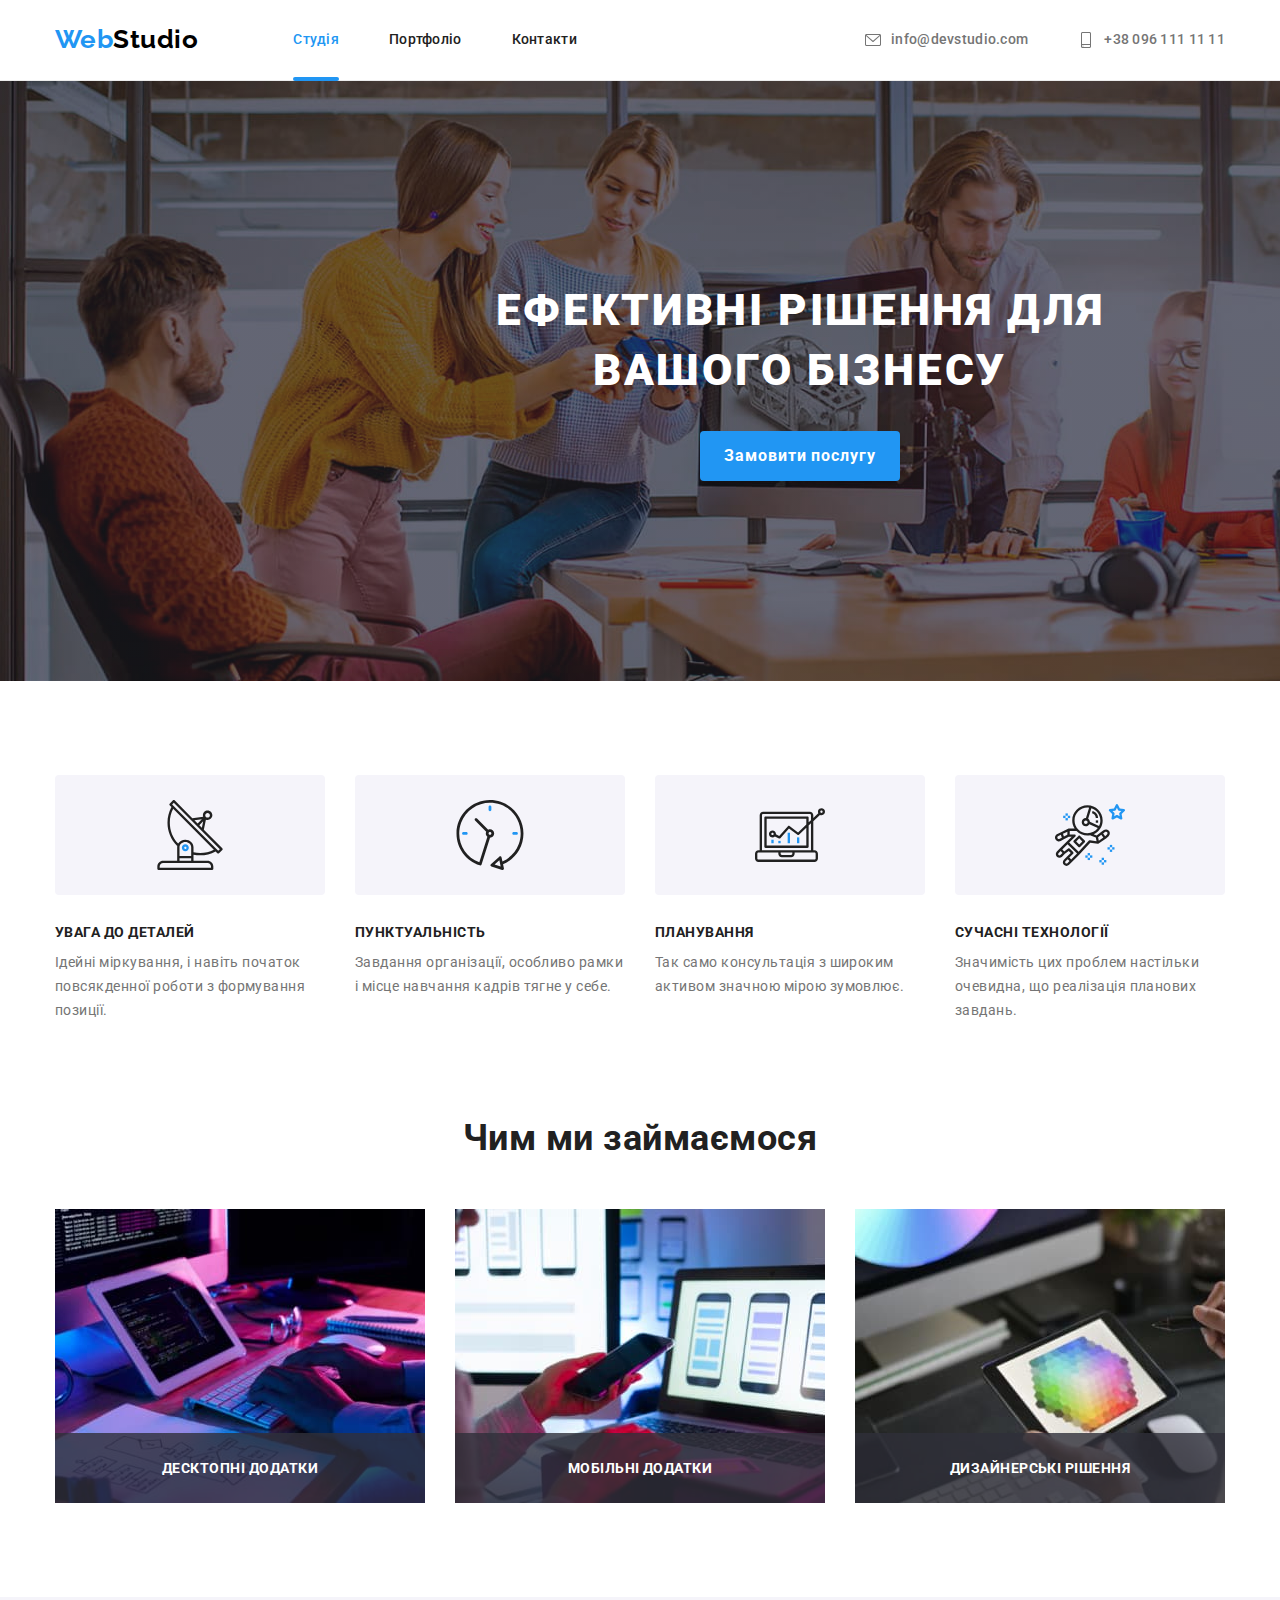
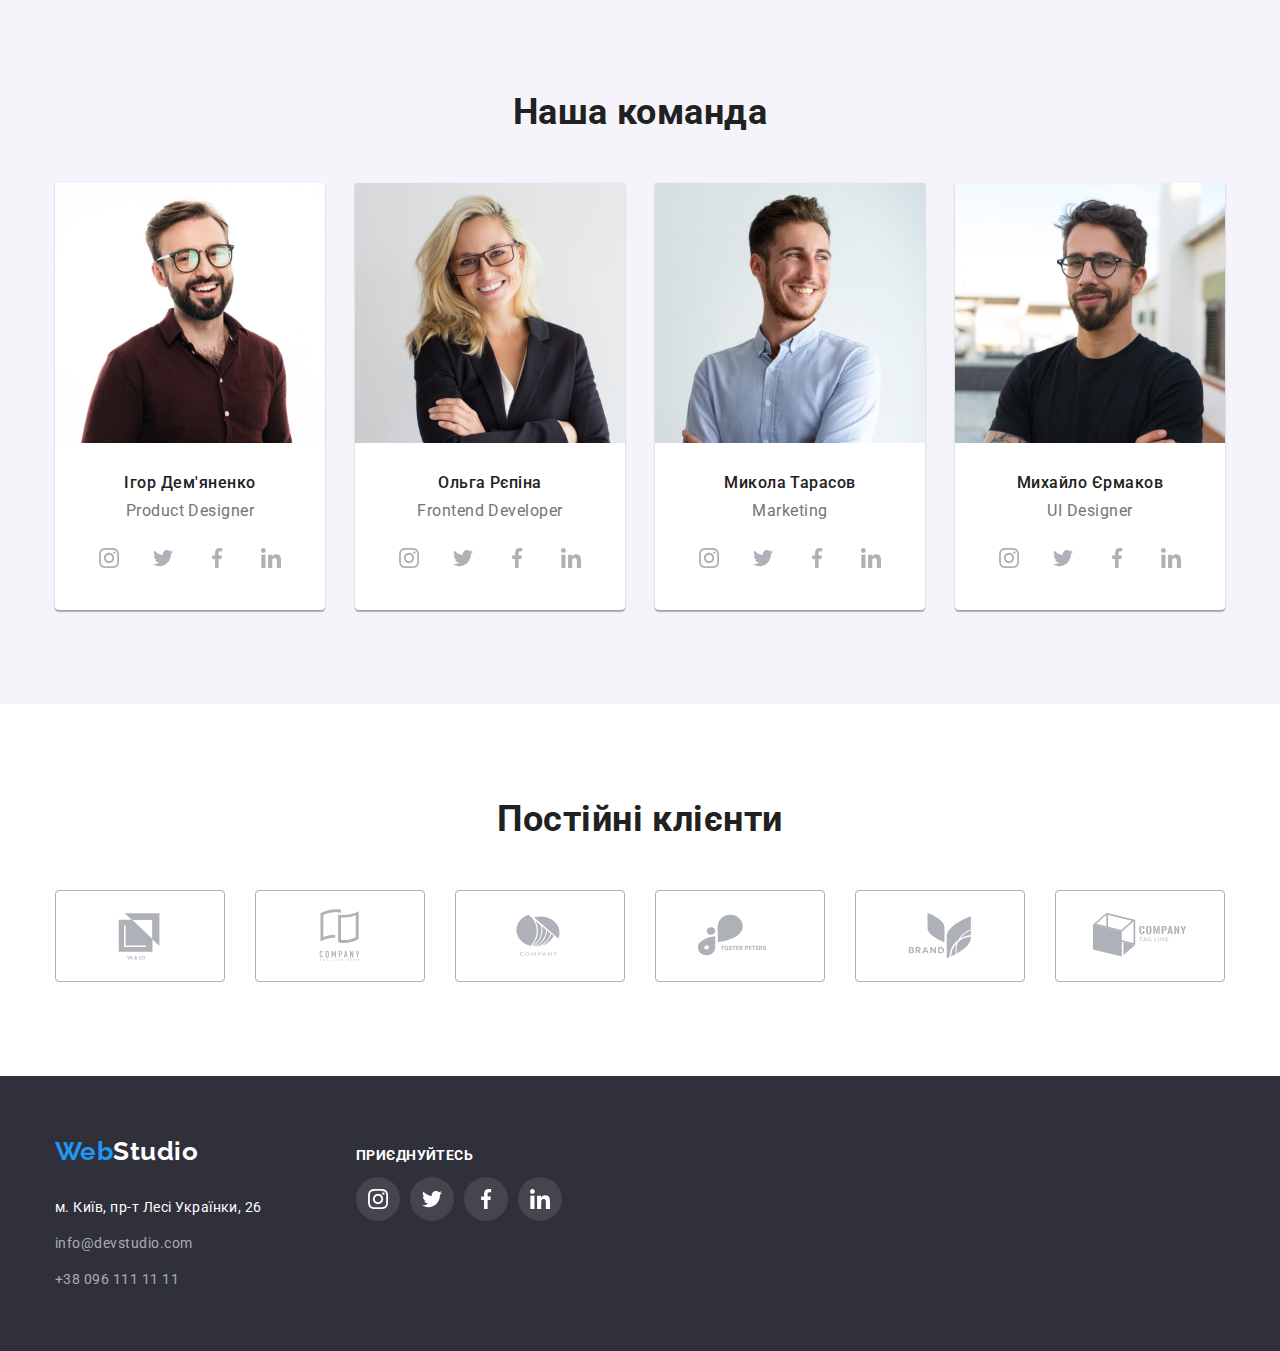
==== index.html @ bc3ecf91 "copy module5" ====
<!DOCTYPE html>
<html lang="uk">
  <head>
    <meta charset="UTF-8" />
    <meta http-equiv="X-UA-Compatible" content="IE=edge" />
    <meta name="viewport" content="width=device-width, initial-scale=1.0" />
    <title>Web studio</title>
    <link rel="preconnect" href="https://fonts.googleapis.com" />
    <link rel="preconnect" href="https://fonts.gstatic.com" crossorigin />
    <link
      href="https://fonts.googleapis.com/css2?family=Raleway:wght@700&family=Roboto:wght@400;500;700;900&display=swap"
      rel="stylesheet"
    />
    <link
      rel="stylesheet"
      href="https://cdnjs.cloudflare.com/ajax/libs/modern-normalize/1.0.0/modern-normalize.min.css"
    />
    <link rel="stylesheet" href="./css/styles.css" />
  </head>

  <body>
    <header class="page-header">
      <div class="container">
        <nav class="page-nav">
          <a href="./index.html" class="logo"
            >Web<span class="logo-black">Studio</span></a
          >
          <ul class="site-nav list">
            <li class="site-nav-item">
              <a href="./index.html" class="link current">Студія</a>
            </li>
            <li class="site-nav-item">
              <a href="./portfolio.html" class="link">Портфоліо</a>
            </li>
            <li class="site-nav-item"><a href="#" class="link">Контакти</a></li>
          </ul>
        </nav>

        <ul class="auth-nav list">
          <li class="auth-nav-item">
            <a href="meilto:info@devstudio.com" class="link">
              <svg class="auth-nav-icon" width="16" height="16">
                <use href="./images/sprite.svg#envelope"></use>
              </svg>
              info@devstudio.com</a
            >
          </li>
          <li class="auth-nav-item">
            <a href="tel:+380961111111" class="link">
              <svg class="auth-nav-icon" width="16" height="16">
                <use href="./images/sprite.svg#smartphone"></use>
              </svg>
              +38 096 111 11 11</a
            >
          </li>
        </ul>
      </div>
    </header>

    <main>
      <!-- Шапка сайту -->
      <section class="hero">
        <div class="container">
          <h1 class="hero-title">Ефективні рішення для вашого бізнесу</h1>
          <button type="button" class="hero-button" data-modal-open>
            Замовити послугу
          </button>
        </div>
      </section>

      <!-- Особливості -->
      <section class="features">
        <div class="container">
          <h2 class="visually-hidden">Особливості</h2>
          <ul class="features-list list">
            <li>
              <div class="thumb">
                <svg class="features-icon" width="70" height="70">
                  <use href="./images/sprite.svg#antenna"></use>
                </svg>
              </div>
              <h3 class="features-title">Увага до деталей</h3>
              <p class="features-text">
                Ідейні міркування, і навіть початок повсякденної роботи з
                формування позиції.
              </p>
            </li>
            <li>
              <div class="thumb">
                <svg class="features-icon" width="70" height="70">
                  <use href="./images/sprite.svg#clock"></use>
                </svg>
              </div>
              <h3 class="features-title">Пунктуальність</h3>
              <p class="features-text">
                Завдання організації, особливо рамки і місце навчання кадрів
                тягне у себе.
              </p>
            </li>
            <li>
              <div class="thumb">
                <svg class="features-icon" width="70" height="70">
                  <use href="./images/sprite.svg#diagram"></use>
                </svg>
              </div>
              <h3 class="features-title">Планування</h3>
              <p class="features-text">
                Так само консультація з широким активом значною мірою зумовлює.
              </p>
            </li>
            <li>
              <div class="thumb">
                <svg class="features-icon" width="70" height="70">
                  <use href="./images/sprite.svg#astronaut"></use>
                </svg>
              </div>
              <h3 class="features-title">Сучасні технології</h3>
              <p class="features-text">
                Значимість цих проблем настільки очевидна, що реалізація
                планових завдань.
              </p>
            </li>
          </ul>
        </div>
      </section>

      <!-- Чим ми займаємось -->
      <section class="box">
        <div class="container">
          <h2 class="box-title">Чим ми займаємося</h2>
          <ul class="list">
            <li class="box-list-item">
              <img
                src="./images/img1.jpg"
                alt="Руки розробника на клавіатурі"
                width="370"
                class="no-gap"
              />
              <div>
                <p>Десктопні додатки</p>
              </div>
            </li>
            <li class="box-list-item">
              <img
                src="./images/img2.jpg"
                alt="Жіноча рука тримає мобільний телефон"
                width="370"
                class="no-gap"
              />
              <div>
                <p>Мобільні додатки</p>
              </div>
              
            </li>
            <li class="box-list-item">
              <img
                src="./images/img3.jpg"
                alt="Дизайнер працює за комп'ютером"
                width="370"
                class="no-gap"
              />
              <div>
                <p>Дизайнерські рішення</p>
              </div>
              
            </li>
          </ul>
        </div>
      </section>

      <!-- ----------------------------------------------------->
      <!-- Наша команда -->
      <section class="team">
        <div class="container">
          <h2 class="team-title">Наша команда</h2>
          <ul class="list">
            <li class="team-card">
              <img
                src="./images/photo1.jpg"
                alt="Фотографія Ігор Дем'яненко"
                width="270"
                class="no-gap"
              />
              <div class="team-card-title">
                <h3 class="team-name">Ігор Дем'яненко</h3>
                <p class="team-text">Product Designer</p>
                <ul class="list">
                  <li>
                    <a class="socials-link" href="#"
                      ><svg class="socials-icon" width="20" height="20">
                        <use href="./images/sprite.svg#instagram"></use>
                      </svg>
                    </a>
                  </li>
                  <li>
                    <a class="socials-link" href="#"
                      ><svg class="socials-icon" width="20" height="20">
                        <use href="./images/sprite.svg#twitter"></use>
                      </svg>
                    </a>
                  </li>
                  <li>
                    <a class="socials-link" href="#"
                      ><svg class="socials-icon" width="20" height="20">
                        <use href="./images/sprite.svg#facebook"></use>
                      </svg>
                    </a>
                  </li>
                  <li>
                    <a class="socials-link" href="#"
                      ><svg class="socials-icon" width="20" height="20">
                        <use href="./images/sprite.svg#linkedin"></use>
                      </svg>
                    </a>
                  </li>
                </ul>
              </div>
            </li>
            <li class="team-card">
              <img
                src="./images/photo2.jpg"
                alt="Фотографія Ольга Рєпіна"
                width="270"
                class="no-gap"
              />
              <div class="team-card-title">
                <h3 class="team-name">Ольга Рєпіна</h3>
                <p class="team-text">Frontend Developer</p>
                <ul class="list">
                  <li>
                    <a class="socials-link" href="#"
                      ><svg class="socials-icon" width="20" height="20">
                        <use href="./images/sprite.svg#instagram"></use>
                      </svg>
                    </a>
                  </li>
                  <li>
                    <a class="socials-link" href="#"
                      ><svg class="socials-icon" width="20" height="20">
                        <use href="./images/sprite.svg#twitter"></use>
                      </svg>
                    </a>
                  </li>
                  <li>
                    <a class="socials-link" href="#"
                      ><svg class="socials-icon" width="20" height="20">
                        <use href="./images/sprite.svg#facebook"></use>
                      </svg>
                    </a>
                  </li>
                  <li>
                    <a class="socials-link" href="#"
                      ><svg class="socials-icon" width="20" height="20">
                        <use href="./images/sprite.svg#linkedin"></use>
                      </svg>
                    </a>
                  </li>
                </ul>
              </div>
            </li>
            <li class="team-card">
              <img
                src="./images/photo3.jpg"
                alt="Фотографія Микола Тарасов"
                width="270"
                class="no-gap"
              />
              <div class="team-card-title">
                <h3 class="team-name">Микола Тарасов</h3>
                <p class="team-text">Marketing</p>
                <ul class="list">
                  <li>
                    <a class="socials-link" href="#"
                      ><svg class="socials-icon" width="20" height="20">
                        <use href="./images/sprite.svg#instagram"></use>
                      </svg>
                    </a>
                  </li>
                  <li>
                    <a class="socials-link" href="#"
                      ><svg class="socials-icon" width="20" height="20">
                        <use href="./images/sprite.svg#twitter"></use>
                      </svg>
                    </a>
                  </li>
                  <li>
                    <a class="socials-link" href="#"
                      ><svg class="socials-icon" width="20" height="20">
                        <use href="./images/sprite.svg#facebook"></use>
                      </svg>
                    </a>
                  </li>
                  <li>
                    <a class="socials-link" href="#"
                      ><svg class="socials-icon" width="20" height="20">
                        <use href="./images/sprite.svg#linkedin"></use>
                      </svg>
                    </a>
                  </li>
                </ul>
              </div>
            </li>
            <li class="team-card">
              <img
                src="./images/photo4.jpg"
                alt="Фотографія Михайло Єрмаков"
                width="270"
                class="no-gap"
              />
              <div class="team-card-title">
                <h3 class="team-name">Михайло Єрмаков</h3>
                <p class="team-text">UI Designer</p>
                <ul class="list">
                  <li>
                    <a class="socials-link" href="#"
                      ><svg class="socials-icon" width="20" height="20">
                        <use href="./images/sprite.svg#instagram"></use>
                      </svg>
                    </a>
                  </li>
                  <li>
                    <a class="socials-link" href="#"
                      ><svg class="socials-icon" width="20" height="20">
                        <use href="./images/sprite.svg#twitter"></use>
                      </svg>
                    </a>
                  </li>
                  <li>
                    <a class="socials-link" href="#"
                      ><svg class="socials-icon" width="20" height="20">
                        <use href="./images/sprite.svg#facebook"></use>
                      </svg>
                    </a>
                  </li>
                  <li>
                    <a class="socials-link" href="#"
                      ><svg class="socials-icon" width="20" height="20">
                        <use href="./images/sprite.svg#linkedin"></use>
                      </svg>
                    </a>
                  </li>
                </ul>
              </div>
            </li>
          </ul>
        </div>
      </section>

      <!-- Постійні клієнти------------------------------------->
      <section class="clients">
        <div class="container">
          <h2 class="clients-title">Постійні клієнти</h2>
          <ul class="clients-list list">
            <li>
              <a href="#" class="clients-link">
                <svg class="clients-icon" width="106" height="60">
                  <use href="./images/sprite.svg#client1"></use>
                </svg>
              </a>
            </li>
            <li>
              <a href="#" class="clients-link">
                <svg class="clients-icon" width="106" height="60">
                  <use href="./images/sprite.svg#client2"></use>
                </svg>
              </a>
            </li>
            <li>
              <a href="#" class="clients-link">
                <svg class="clients-icon" width="106" height="60">
                  <use href="./images/sprite.svg#client3"></use>
                </svg>
              </a>
            </li>
            <li>
              <a href="#" class="clients-link">
                <svg class="clients-icon" width="106" height="60">
                  <use href="./images/sprite.svg#client4"></use>
                </svg>
              </a>
            </li>
            <li>
              <a href="#" class="clients-link">
                <svg class="clients-icon" width="106" height="60">
                  <use href="./images/sprite.svg#client5"></use>
                </svg>
              </a>
            </li>
            <li>
              <a href="#" class="clients-link">
                <svg class="clients-icon" width="106" height="60">
                  <use href="./images/sprite.svg#client6"></use>
                </svg>
              </a>
            </li>
          </ul>
        </div>
      </section>
    </main>

    <!-- Футер з адресою -->
    <footer class="footer">
      <div class="container">
        <div>
          <a href="./index.html" class="logo"
            >Web<span class="logo-white">Studio</span></a
          >
          <address>
            <ul class="list">
              <li>
                <a
                  href="https://goo.gl/maps/CPtrU1FHBa2aNyZL9"
                  target="_blank"
                  rel="noopener noreferrer nofollow"
                  class="adress-link"
                >
                  м. Київ, пр-т Лесі Українки, 26</a
                >
              </li>
              <li>
                <a href="mailto:info@devstudio.com" class="mail-link"
                  >info@devstudio.com</a
                >
              </li>
              <li>
                <a href="tel:+380961111111" class="tel-link"
                  >+38 096 111 11 11</a
                >
              </li>
            </ul>
          </address>
        </div>

        <div class="footer-socials">
          <p>приєднуйтесь</p>
          <ul class="list">
            <li>
              <a class="socials-link" href="#"
                ><svg class="socials-icon" width="20" height="20">
                  <use href="./images/sprite.svg#instagram"></use>
                </svg>
              </a>
            </li>
            <li>
              <a class="socials-link" href="#"
                ><svg class="socials-icon" width="20" height="20">
                  <use href="./images/sprite.svg#twitter"></use>
                </svg>
              </a>
            </li>
            <li>
              <a class="socials-link" href="#"
                ><svg class="socials-icon" width="20" height="20">
                  <use href="./images/sprite.svg#facebook"></use>
                </svg>
              </a>
            </li>
            <li>
              <a class="socials-link" href="#"
                ><svg class="socials-icon" width="20" height="20">
                  <use href="./images/sprite.svg#linkedin"></use>
                </svg>
              </a>
            </li>
          </ul>
        </div>
      </div>
    </footer>

    <!-- Модальне вікно -->
    <div class="backdrop is-hidden" data-modal>
      <div class="modal">
        <button type="button" class="modal-btn" data-modal-close>
          <svg width="18" height="18">
            <use href="./images/sprite.svg#close-black-icon"></use>
          </svg>
        </button>
      </div>
    </div>
    <script src="./js/modal.js"></script>
  </body>
</html>
---- css/styles.css ----
:root {
  --font-color: #757575;
  --title-font-color: #212121;
  --site-accent-color: #2196f3;
  --bg-active-button: #188ce8;
  --logo-color-white: #ffffff;
  --logo-color-black: #000000;
  --hero-title-color: #ffffff;
  --background-color: #ffffff;
  --hero-background-color: #2f303a;
  --team-background-color: #f5f4fa;
  --icon-fill-color: #afb1b8;
  --page-transition: 250ms cubic-bezier(0.4, 0, 0.2, 1);
}
body {
  font-family: 'Roboto', sans-serif;
  color: var(--font-color);
  letter-spacing: 0.03em;
  background-color: var(--background-color);
}
.list {
  margin: 0;
  padding-left: 0;
  list-style-type: none;
}
.visually-hidden {
  position: absolute;
  white-space: nowrap;
  width: 1px;
  height: 1px;
  overflow: hidden;
  border: 0;
  padding: 0;
  clip: rect(0 0 0 0);
  clip-path: inset(50%);
  margin: -1px;
}
.no-gap {
  display: block;
}
.container {
  width: 1200px;
  padding-left: 15px;
  padding-right: 15px;
  margin-left: auto;
  margin-right: auto;
}

/* header, nav, auth */
.page-header {
  border-bottom: 1px solid #ececec;
}
.page-header > .container {
  display: flex;
  justify-content: space-between;
  align-items: center;
}
.page-nav {
  display: flex;
  gap: 95px;
  align-items: center;
}
.logo {
  font-family: 'Raleway';
  font-weight: 700;
  font-size: 26px;
  line-height: 1.2;
  text-decoration: none;
  color: var(--site-accent-color);
}
.page-nav .logo {
  display: inline-block;
  padding-top: 24px;
  padding-bottom: 25px;
}
.logo-black {
  color: var(--logo-color-black);
}
.logo-white {
  color: var(--logo-color-white);
}
.link {
  font-weight: 500;
  font-size: 14px;
  line-height: 1.14;
  letter-spacing: 0.02em;
  text-decoration-line: none;
}
.page-header .link {
  display: inline-block;
  padding-top: 32px;
  padding-bottom: 32px;
}
.site-nav {
  display: flex;
  gap: 50px;
}
.auth-nav {
  display: flex;
  gap: 50px;
}
.site-nav .link {
  position: relative;
  color: var(--title-font-color);
  transition: color var(--page-transition);
}
.auth-nav .link {
  color: var(--font-color);
  display: flex;
  align-items: center;
  gap: 10px;
  transition: color var(--page-transition);
}
.site-nav .link:hover,
.site-nav .link:focus,
.site-nav .current,
.auth-nav .link:hover,
.auth-nav .link:focus {
  color: var(--site-accent-color);
}
.site-nav .current::after {
position: absolute;
content: '';
display:block;
width: 100%;
height: 4px;
background: var(--site-accent-color);
border-radius: 2px;
bottom: -1px;
}

.auth-nav-icon {
  fill: currentColor;
}
.auth-nav-icon:hover {
  fill: var(--site-accent-color);
}
/* hero */
.hero {
  background-color: var(--hero-background-color);
  padding-top: 200px;
  padding-bottom: 200px;
  width: 1600px;
  margin-left: auto;
  margin-right: auto;
  background-image: -webkit-linear-gradient(
      rgba(47, 48, 58, 0.4),
      rgba(47, 48, 58, 0.4)
    ),
    url(../images/hero-bg.jpg);
  background-repeat: no-repeat;
  background-position: center;
}
.hero > .container {
  text-align: center;
}
.hero-title {
  width: 696px;
  font-weight: 900;
  font-size: 44px;
  line-height: 1.36;
  letter-spacing: 0.06em;
  text-transform: uppercase;
  color: var(--hero-title-color);
  margin-right: auto;
  margin-left: auto;
  margin-top: 0;
  margin-bottom: 30px;
}
.hero-button {
  font-family: inherit;
  padding: 10px 24px;
  background-color: var(--site-accent-color);
  box-shadow: 0px 4px 4px rgba(0, 0, 0, 0.15);
  border-radius: 4px;
  font-weight: 700;
  font-size: 16px;
  line-height: 1.88;
  letter-spacing: 0.06em;
  text-align: center;
  color: var(--hero-title-color);
  cursor: pointer;
  border: none;
  transition: background-color var(--page-transition);
}
.hero-button:hover,
.hero-button:focus {
  background-color: var(--bg-active-button);
}

/* features */
.features {
  padding-top: 94px;
}
.features-list {
  display: flex;
  gap: 30px;
}
.features-list > li {
  flex-basis: calc((100% - 3 * 30px) / 4);
}
.features-title {
  font-size: 14px;
  line-height: 1.14;
  text-transform: uppercase;
  color: var(--title-font-color);
  margin-top: 0;
  margin-bottom: 10px;
}
.features-text {
  font-size: 14px;
  line-height: 1.71;
  margin: 0;
}
.features .thumb {
  width: 270px;
  height: 120px;
  background: var(--team-background-color);
  border-radius: 4px;
  margin-bottom: 30px;
  display: flex;
  justify-content: center;
  align-items: center;
}

/* Box */
.box {
  padding-top: 94px;
  padding-bottom: 94px;
}
.box .list {
  display: flex;
  gap: 30px;
}
.box-list-item {
  position: relative;
  flex-basis: calc((100% - 3 * 30px) / 4);
}
.box-list-item > div {
  position: absolute;
  bottom: 0;
  width: 100%;
  
  background: rgba(47, 48, 58, 0.8);
  padding-top: 27px;
  padding-bottom: 27px;
  
}
.box-list-item p {
font-weight: 700;
font-size: 14px;
line-height: calc(16/14);
text-transform: uppercase;
color: var(--hero-title-color);
margin-top: 0;
margin-bottom: 0;
text-align: center;
}
/* team */
.team {
  background-color: var(--team-background-color);
  padding: 94px 0px;
}
.box-title,
.team-title {
  font-size: 36px;
  line-height: 1.17;
  text-align: center;
  color: var(--title-font-color);
  margin-top: 0;
  margin-bottom: 50px;
}
.team > .container > .list {
  display: flex;
  gap: 30px;
}
.team-card {
  box-shadow: 0px 1px 3px rgba(0, 0, 0, 0.12), 0px 1px 1px rgba(0, 0, 0, 0.14),
    0px 2px 1px rgba(0, 0, 0, 0.2);
  border-bottom-left-radius: 4px;
  border-bottom-right-radius: 4px;
  background: var(--background-color);
  flex-basis: calc((100% - 3 * 30px) / 4);
}
.team-card-title {
  padding-top: 30px;
  padding-bottom: 30px;
}
.team-name {
  font-weight: 500;
  font-size: 16px;
  line-height: 1.2;
  text-align: center;
  color: var(--title-font-color);
  margin-top: 0;
  margin-bottom: 10px;
}
.team-text {
  text-align: center;
  margin-top: 0;
  margin-bottom: 16px;
}
.team-card-title .list {
  display: flex;
  gap: 10px;
  justify-content: center;
}
.socials-link {
  display: flex;
  justify-content: center;
  align-items: center;
  width: 44px;
  height: 44px;
  border-radius: 50%;
  transition: background-color var(--page-transition);
}
.socials-link:hover,
.socials-link:focus {
  background-color: var(--site-accent-color);
}
.team .socials-icon {
  fill: var(--icon-fill-color);
  transition: fill var(--page-transition);
}
.socials-link:hover .socials-icon,
.socials-link:focus .socials-icon {
  fill: var(--logo-color-white);
}
/* clients */
.clients {
  padding-top: 94px;
  padding-bottom: 94px;
}
.clients-title {
  margin-top: 0;
  margin-bottom: 50px;
  font-weight: 700;
  font-size: 36px;
  line-height: calc(42 / 36);
  text-align: center;
  color: var(--title-font-color);
}
.clients-list {
  display: flex;
  gap: 30px;
}
.clients-link {
  width: 170px;
  height: 92px;
  border: 1px solid var(--icon-fill-color);
  border-radius: 4px;
  display: flex;
  justify-content: center;
  align-items: center;
  transition: border-color var(--page-transition);
}
.clients-icon {
  fill: var(--icon-fill-color);
  transition: fill var(--page-transition);
}
.clients-link:hover .clients-icon,
.clients-link:focus .clients-icon {
  fill: var(--site-accent-color);
}
.clients-link:hover,
.clients-link:focus {
  border-color: var(--site-accent-color);
}
/* portfolio */
.page-portfolio {
  padding-top: 94px;
  padding-bottom: 94px;
}
.page-filter {
  display: flex;
  justify-content: center;
  gap: 8px;
}
.filters-button {
  font-family: inherit;
  font-size: 16px;
  line-height: 1.62;
  text-align: center;
  color: var(--title-font-color);
  background-color: var(--team-background-color);
  cursor: pointer;
  border-radius: 4px;
  padding: 6px 25px;
  border: none;
  transition: color var(--page-transition),
    background-color var(--page-transition), box-shadow var(--page-transition);
}
.filters-button:hover,
.filters-button:focus {
  color: var(--hero-title-color);
  background-color: var(--site-accent-color);
  box-shadow: 0px 3px 1px rgba(0, 0, 0, 0.1), 0px 1px 2px rgba(0, 0, 0, 0.08),
    0px 2px 2px rgba(0, 0, 0, 0.12);
}

/* works */
.page-works {
  margin-top: 50px;
  display: flex;
  gap: 30px;
  flex-wrap: wrap;
}
.works-item {
  flex-basis: calc((100% - 2 * 30px) / 3);
}
.works-link {
  position: relative;
  display: block;
  text-decoration-line: none;
  transition: box-shadow var(--page-transition);
  
}
.works-link:hover,
.works-link:focus {
  box-shadow: 0px 1px 1px rgba(0, 0, 0, 0.12), 0px 4px 4px rgba(0, 0, 0, 0.06),
    1px 4px 6px rgba(0, 0, 0, 0.16);

}
.works-wrap {
position: absolute;
top: 0;
left: 0;
width: 100%;
height: 294px;
overflow: hidden;
}

.works-overlay {
position: absolute;
top: 0;
left: 0;
width: 100%;
height: 100%;
display: flex;
padding-left: 24px;
padding-right: 24px;
align-items: center;
transform: translateY(101%);
background-color: rgba(33, 150, 243, 0.9);
transition: transform var(--page-transition);
}

.overlay-text {
font-weight: 400;
font-size: 18px;
line-height: calc(28/18);
color: var(--hero-title-color);
margin-top: 0;
margin-bottom: 0;
}

.works-link:hover .works-overlay,
.works-link:focus .works-overlay {
  transform: translateY(0);
}
.works-desc-box {
  padding: 20px 24px;
  border-right: 1px solid #eeeeee;
  border-left: 1px solid #eeeeee;
  border-bottom: 1px solid #eeeeee;
}
.works-title {
  font-weight: 700;
  font-size: 18px;
  line-height: 2;
  letter-spacing: 0.06em;
  color: var(--title-font-color);
  margin-top: 0;
  margin-bottom: 4px;
}
.works-text {
  color: var(--font-color);
  font-weight: 400;
  font-size: 16px;
  line-height: 1.88;
  margin: 0;
}
/* footer */
.footer {
  background-color: var(--hero-background-color);
  padding-top: 60px;
  padding-bottom: 60px;
}
.footer .container {
  display: flex;
  align-items: baseline;
  gap: 70px;
}
.footer address {
  margin-top: 28px;
  width: 231px;
}
.footer address li {
  margin-bottom: 12px;
}
.footer address li:last-child {
  margin-bottom: 0;
}
.adress-link {
  color: var(--hero-title-color);
}

.mail-link,
.tel-link {
  color: rgb(255, 255, 255, 0.6);
}

.adress-link,
.mail-link,
.tel-link {
  font-style: normal;
  font-size: 14px;
  line-height: 1.71;
  text-decoration-line: none;
}
.footer-socials p {
  font-weight: 700;
  font-size: 14px;
  line-height: calc(16 / 14);
  letter-spacing: 0.03em;
  text-transform: uppercase;
  color: var(--hero-title-color);
  margin-top: 0;
}
.footer-socials ul {
  display: flex;
  gap: 10px;
}
.footer-socials .socials-link {
  background-color: rgba(255, 255, 255, 0.1);
}
.footer-socials .socials-icon {
  fill: var(--hero-title-color);
}
.footer-socials .socials-link:hover,
.footer-socials .socials-link:focus {
  background-color: var(--site-accent-color);
}

/* Modal window*/
.backdrop {
  position: fixed;
  top: 0;
  left: 0;
  width: 100vw;
  height: 100vh;
  background-color: rgba(0, 0, 0, 0.2);
  transform: scale(1);
  transition: opacity var(--page-transition), visibility var(--page-transition);
}
.modal {
  position: absolute;
  left: 50%;
  top: 50%;
  transform: translate(-50%, -50%) scale(1);
  width: 528px;
  height: 581px;
  background-color: var(--background-color);
  box-shadow: 0px 1px 3px rgba(0, 0, 0, 0.12), 0px 1px 1px rgba(0, 0, 0, 0.14),
    0px 2px 1px rgba(0, 0, 0, 0.2);
  border-radius: 4px;
  transition: transform var(--page-transition);
}

.is-hidden {
  opacity: 0;
  visibility: hidden;
  pointer-events: none;
}
.is-hidden .modal {
  transform: translate(-50%, -50%) scale(0);
}
.modal-btn {
  position: absolute;
  right: 8px;
  top: 8px;
  display: flex;
  justify-content: center;
  align-items: center;
  width: 30px;
  height: 30px;
  border: 1px solid rgba(0, 0, 0, 0.1);
  border-radius: 50%;
  background-color: var(--background-color);
  cursor: pointer;
}
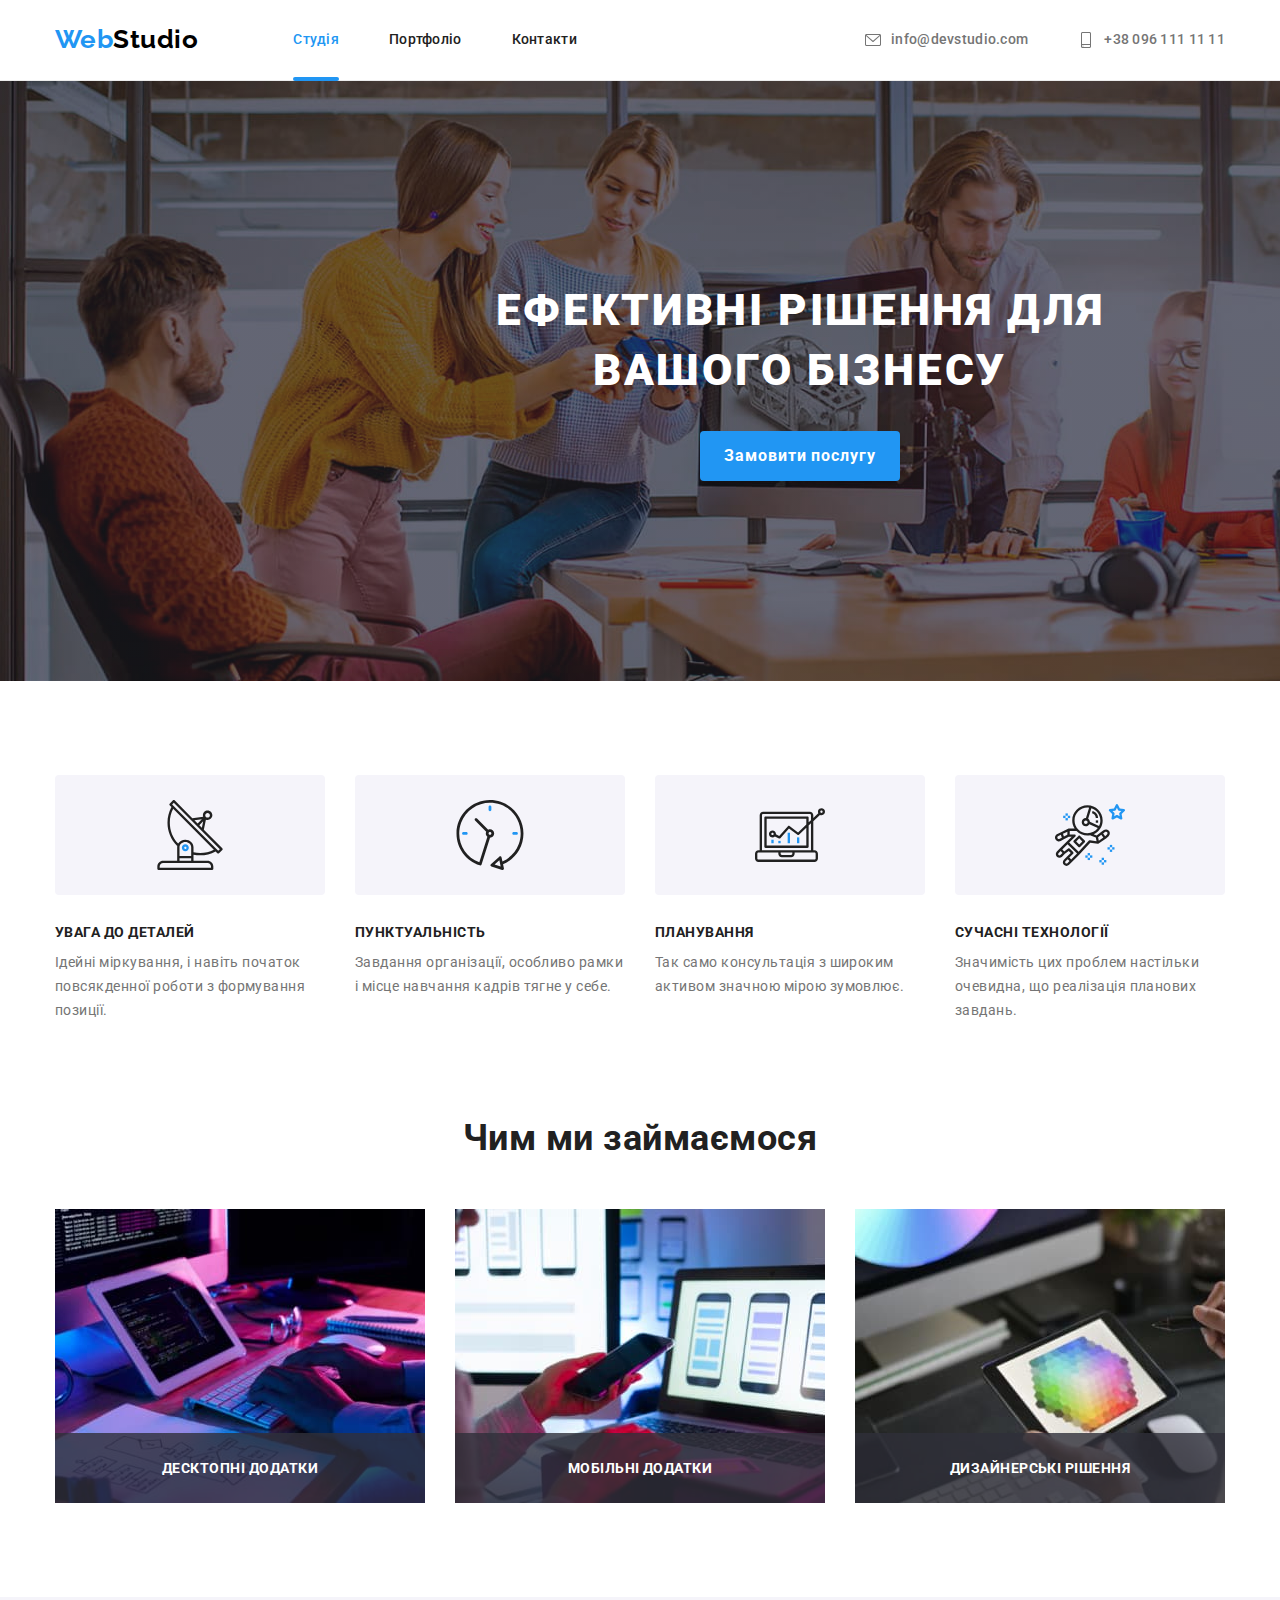
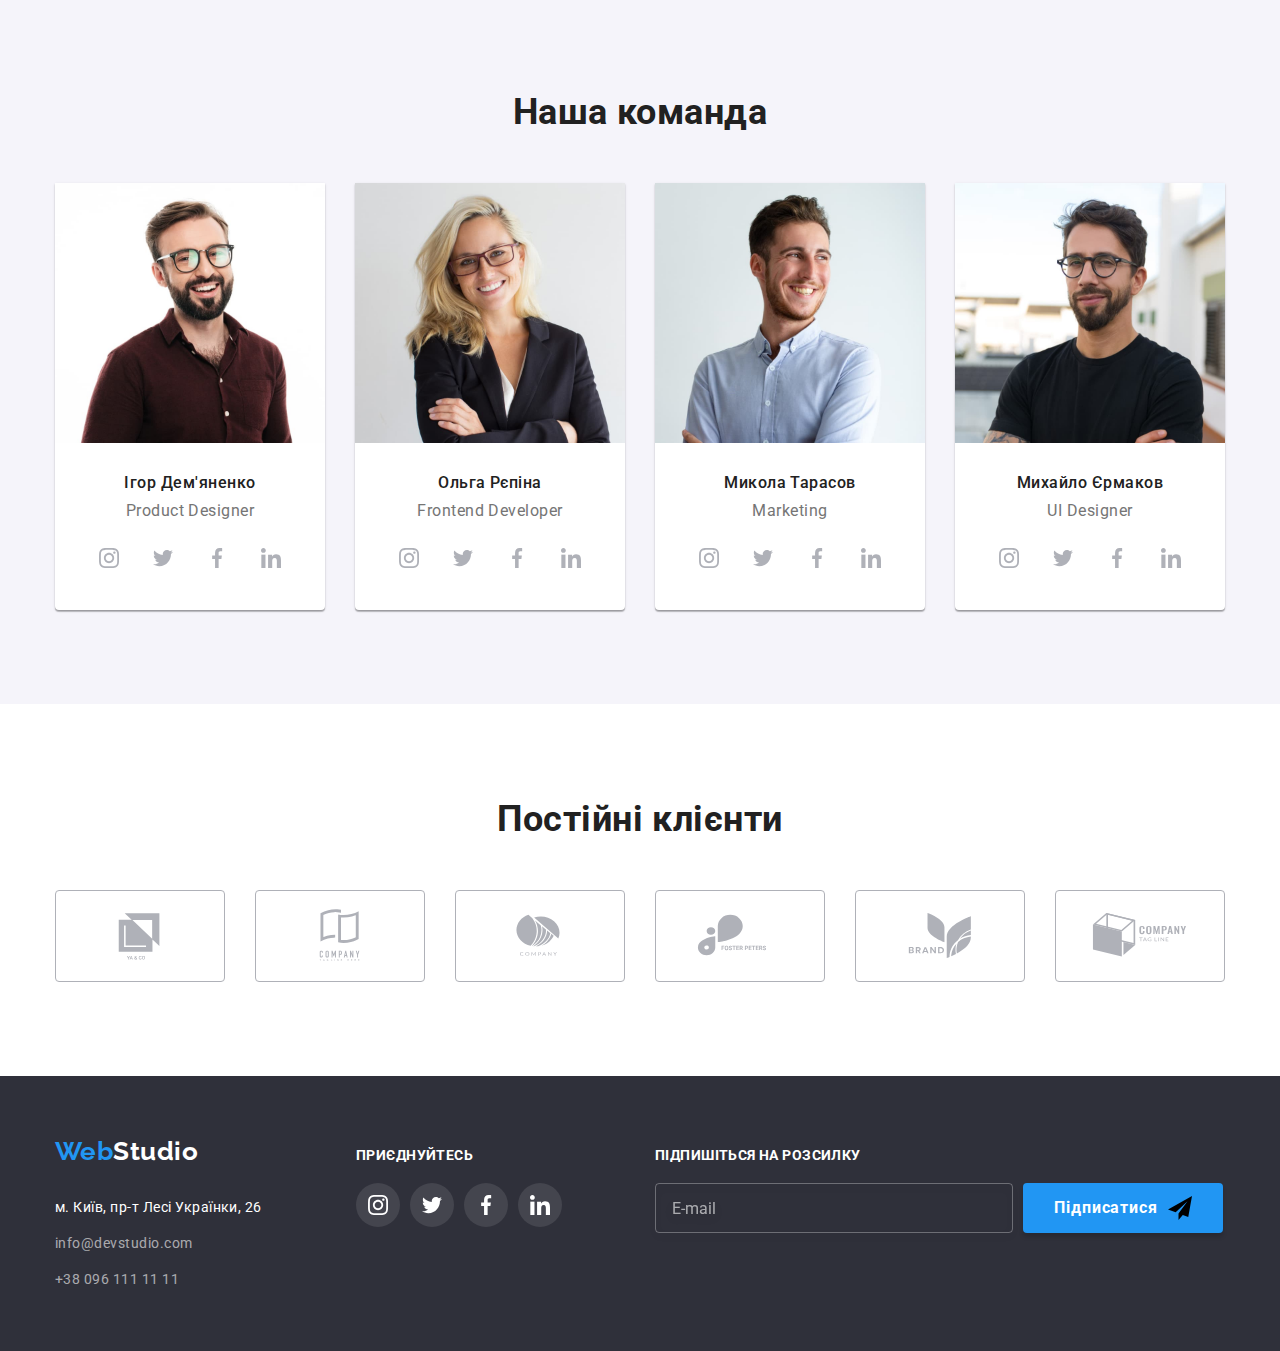
==== commit 55038478: "form subscribe" ====
--- a/index.html
+++ b/index.html
@@ -150,7 +150,6 @@
               <div>
                 <p>Мобільні додатки</p>
               </div>
-              
             </li>
             <li class="box-list-item">
               <img
@@ -162,7 +161,6 @@
               <div>
                 <p>Дизайнерські рішення</p>
               </div>
-              
             </li>
           </ul>
         </div>
@@ -464,15 +462,37 @@
             </li>
           </ul>
         </div>
+
+        <form action="javascript:void(0);" class="footer-subscribe-form">
+          <label for="email" class="subscribe-label"
+            >Підпишіться на розсилку</label
+          >
+          <div>
+            <input
+              type="email"
+              name="email"
+              id="email"
+              placeholder="E-mail"
+              class="subscribe-input"
+              required
+            />
+            <button type="submit" class="subscribe-btn">
+              Підписатися
+              <svg class="subscribe-btn-icon" width="24" height="24">
+                <use href="./images/sprite.svg#icon-send"></use>
+              </svg>
+            </button>
+          </div>
+        </form>
       </div>
     </footer>
 
     <!-- Модальне вікно -->
     <div class="backdrop is-hidden" data-modal>
       <div class="modal">
-        <button type="button" class="modal-btn" data-modal-close>
-          <svg width="18" height="18">
-            <use href="./images/sprite.svg#close-black-icon"></use>
+        <button type="button" class="modal-close-btn" data-modal-close>
+          <svg width="18" height="18" class="close-svg">
+            <use href="./images/sprite.svg#icon-close"></use>
           </svg>
         </button>
       </div>
--- a/css/styles.css
+++ b/css/styles.css
@@ -10,7 +10,7 @@
   --hero-background-color: #2f303a;
   --team-background-color: #f5f4fa;
   --icon-fill-color: #afb1b8;
-  --page-transition: 250ms cubic-bezier(0.4, 0, 0.2, 1);
+  --page-transition: 1250ms cubic-bezier(0.4, 0, 0.2, 1);
 }
 body {
   font-family: 'Roboto', sans-serif;
@@ -119,22 +119,24 @@
   color: var(--site-accent-color);
 }
 .site-nav .current::after {
-position: absolute;
-content: '';
-display:block;
-width: 100%;
-height: 4px;
-background: var(--site-accent-color);
-border-radius: 2px;
-bottom: -1px;
+  position: absolute;
+  content: '';
+  display: block;
+  width: 100%;
+  height: 4px;
+  background: var(--site-accent-color);
+  border-radius: 2px;
+  bottom: -1px;
 }
 
 .auth-nav-icon {
   fill: currentColor;
 }
-.auth-nav-icon:hover {
+
+/* .auth-nav-icon:hover {
   fill: var(--site-accent-color);
-}
+} */
+
 /* hero */
 .hero {
   background-color: var(--hero-background-color);
@@ -240,21 +242,20 @@
   position: absolute;
   bottom: 0;
   width: 100%;
-  
+
   background: rgba(47, 48, 58, 0.8);
   padding-top: 27px;
   padding-bottom: 27px;
-  
 }
 .box-list-item p {
-font-weight: 700;
-font-size: 14px;
-line-height: calc(16/14);
-text-transform: uppercase;
-color: var(--hero-title-color);
-margin-top: 0;
-margin-bottom: 0;
-text-align: center;
+  font-weight: 700;
+  font-size: 14px;
+  line-height: calc(16 / 14);
+  text-transform: uppercase;
+  color: var(--hero-title-color);
+  margin-top: 0;
+  margin-bottom: 0;
+  text-align: center;
 }
 /* team */
 .team {
@@ -413,45 +414,43 @@
   display: block;
   text-decoration-line: none;
   transition: box-shadow var(--page-transition);
-  
 }
 .works-link:hover,
 .works-link:focus {
   box-shadow: 0px 1px 1px rgba(0, 0, 0, 0.12), 0px 4px 4px rgba(0, 0, 0, 0.06),
     1px 4px 6px rgba(0, 0, 0, 0.16);
-
 }
 .works-wrap {
-position: absolute;
-top: 0;
-left: 0;
-width: 100%;
-height: 294px;
-overflow: hidden;
+  position: absolute;
+  top: 0;
+  left: 0;
+  width: 100%;
+  height: 294px;
+  overflow: hidden;
 }
 
 .works-overlay {
-position: absolute;
-top: 0;
-left: 0;
-width: 100%;
-height: 100%;
-display: flex;
-padding-left: 24px;
-padding-right: 24px;
-align-items: center;
-transform: translateY(101%);
-background-color: rgba(33, 150, 243, 0.9);
-transition: transform var(--page-transition);
+  position: absolute;
+  top: 0;
+  left: 0;
+  width: 100%;
+  height: 100%;
+  display: flex;
+  padding-left: 24px;
+  padding-right: 24px;
+  align-items: center;
+  transform: translateY(101%);
+  background-color: rgba(33, 150, 243, 0.9);
+  transition: transform var(--page-transition);
 }
 
 .overlay-text {
-font-weight: 400;
-font-size: 18px;
-line-height: calc(28/18);
-color: var(--hero-title-color);
-margin-top: 0;
-margin-bottom: 0;
+  font-weight: 400;
+  font-size: 18px;
+  line-height: calc(28 / 18);
+  color: var(--hero-title-color);
+  margin-top: 0;
+  margin-bottom: 0;
 }
 
 .works-link:hover .works-overlay,
@@ -489,7 +488,7 @@
 .footer .container {
   display: flex;
   align-items: baseline;
-  gap: 70px;
+  /* gap: 70px; */
 }
 .footer address {
   margin-top: 28px;
@@ -518,6 +517,9 @@
   line-height: 1.71;
   text-decoration-line: none;
 }
+.footer-socials {
+  margin-left: 70px;
+}
 .footer-socials p {
   font-weight: 700;
   font-size: 14px;
@@ -526,6 +528,7 @@
   text-transform: uppercase;
   color: var(--hero-title-color);
   margin-top: 0;
+  margin-bottom: 20px;
 }
 .footer-socials ul {
   display: flex;
@@ -541,6 +544,82 @@
 .footer-socials .socials-link:focus {
   background-color: var(--site-accent-color);
 }
+
+/* ----------------------------Форма для підписки */
+.footer-subscribe-form {
+margin-left: 93px;
+}
+
+.subscribe-label {
+  display: block;
+  margin-bottom: 20px;
+  font-weight: 700;
+  font-size: 14px;
+  line-height: calc(16 / 14);
+  letter-spacing: 0.03em;
+  text-transform: uppercase;
+
+  color: var(--hero-title-color);
+}
+.footer-subscribe-form > div {
+  display: flex;
+}
+
+.subscribe-input {
+width: 358px;
+height: 50px;
+margin-right: 10px;
+padding-left: 16px;
+border: 1px solid rgba(255, 255, 255, 0.3);
+filter: drop-shadow(0px 4px 4px rgba(0, 0, 0, 0.15));
+border-radius: 4px;
+background-color: transparent;
+font-weight: 400;
+font-size: 16px;
+line-height: calc(20/16);
+color: var(--hero-title-color);
+outline: none;
+/* caret-color: #2196f3; */
+}
+
+.subscribe-input::placeholder {
+font-weight: 400;
+font-size: 16px;
+line-height: calc(20/16);
+color: rgba(255, 255, 255, 0.6);
+}
+
+.subscribe-btn {
+display: flex;
+justify-content: center;
+align-items: center;
+text-align: center;
+gap: 10px;
+width: 200px;
+height: 50px;
+
+font-weight: 700;
+font-size: 16px;
+line-height: calc(30/16);
+letter-spacing: 0.06em;
+
+color: var(--hero-title-color);
+background: var(--site-accent-color);
+box-shadow: 0px 4px 4px rgba(0, 0, 0, 0.15);
+border-radius: 4px;
+cursor: pointer;
+border: none;
+transition: background-color var(--page-transition);
+}
+
+.subscribe-btn:hover,
+.subscribe-btn:focus {
+  background-color: var(--bg-active-button);
+}
+/* 
+.subscribe-btn-icon {
+  fill: currentColor;
+} */
 
 /* Modal window*/
 .backdrop {
@@ -575,7 +654,7 @@
 .is-hidden .modal {
   transform: translate(-50%, -50%) scale(0);
 }
-.modal-btn {
+.modal-close-btn {
   position: absolute;
   right: 8px;
   top: 8px;
@@ -588,4 +667,14 @@
   border-radius: 50%;
   background-color: var(--background-color);
   cursor: pointer;
-}
+  transition: color var(--page-transition);
+}
+
+.modal-close-btn:hover,
+.modal-close-btn:focus {
+color:var(--site-accent-color);
+}
+
+.close-svg {
+  fill: currentColor;
+}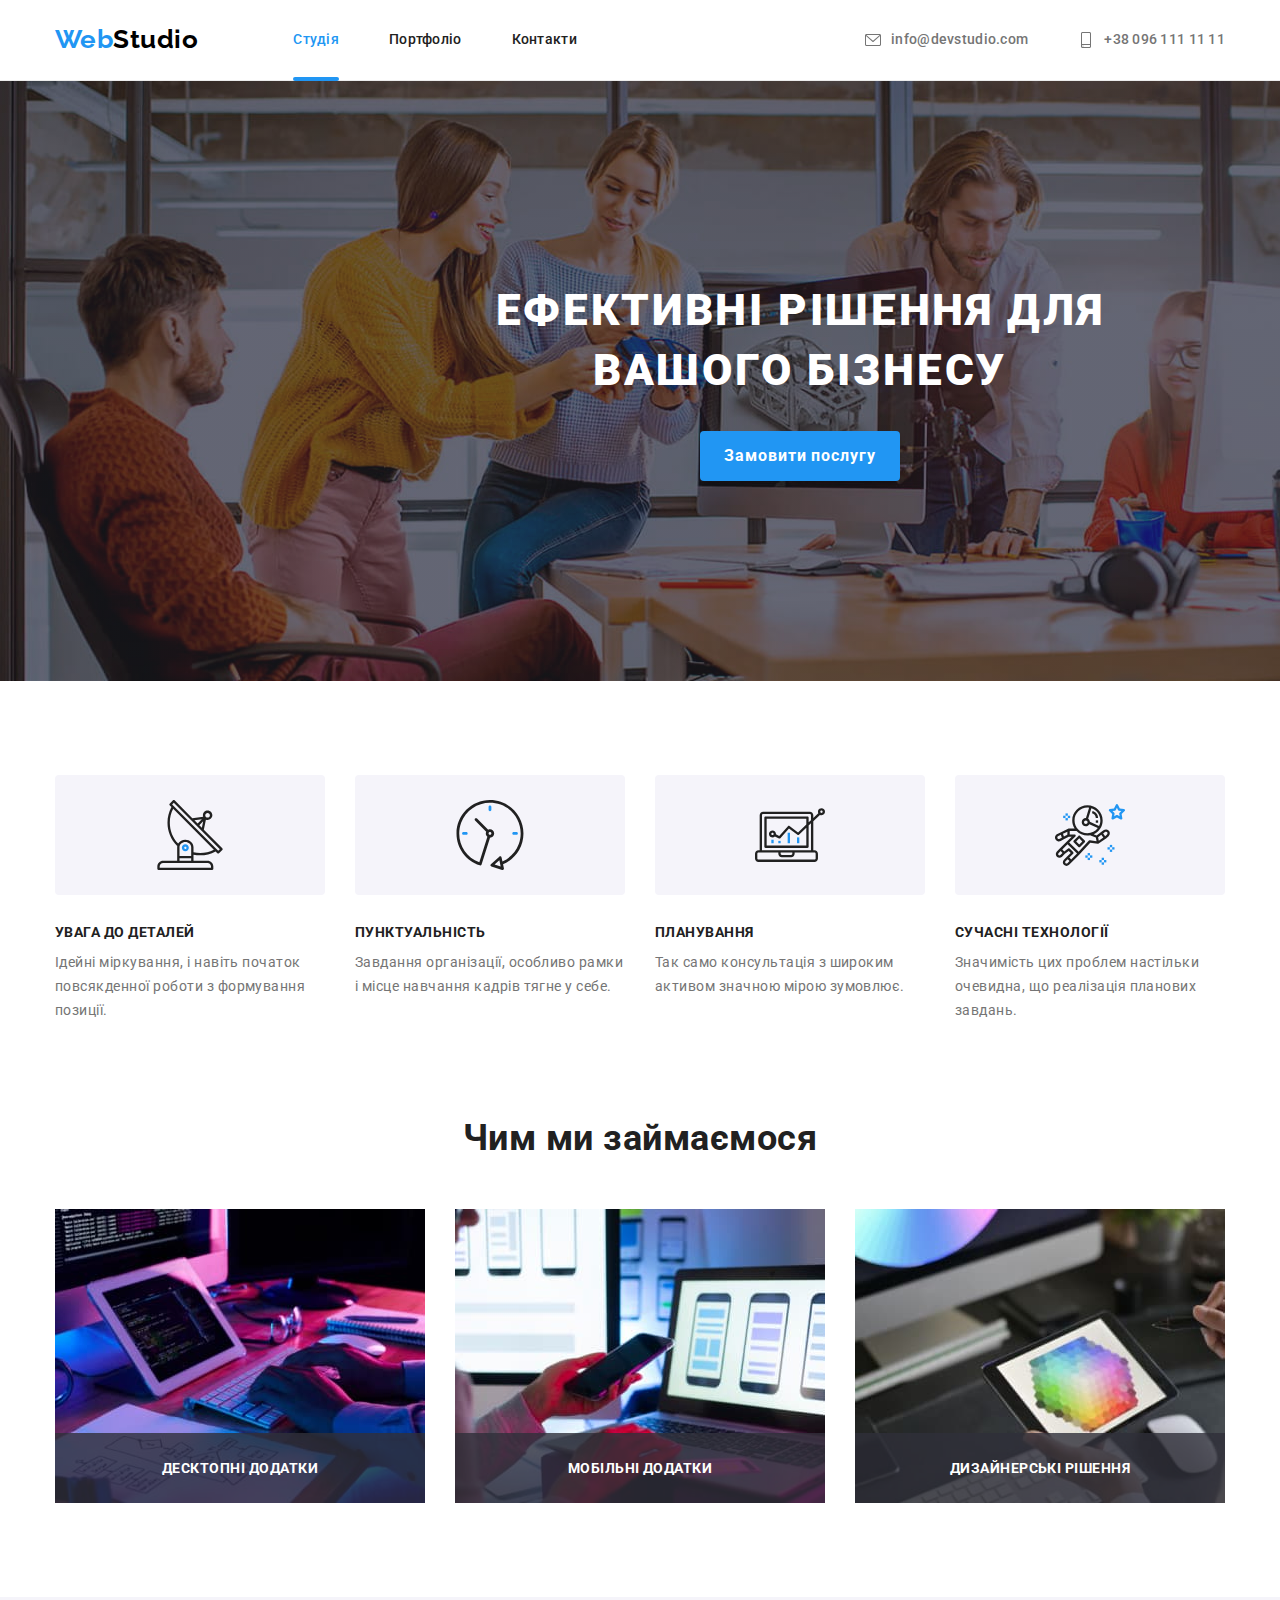
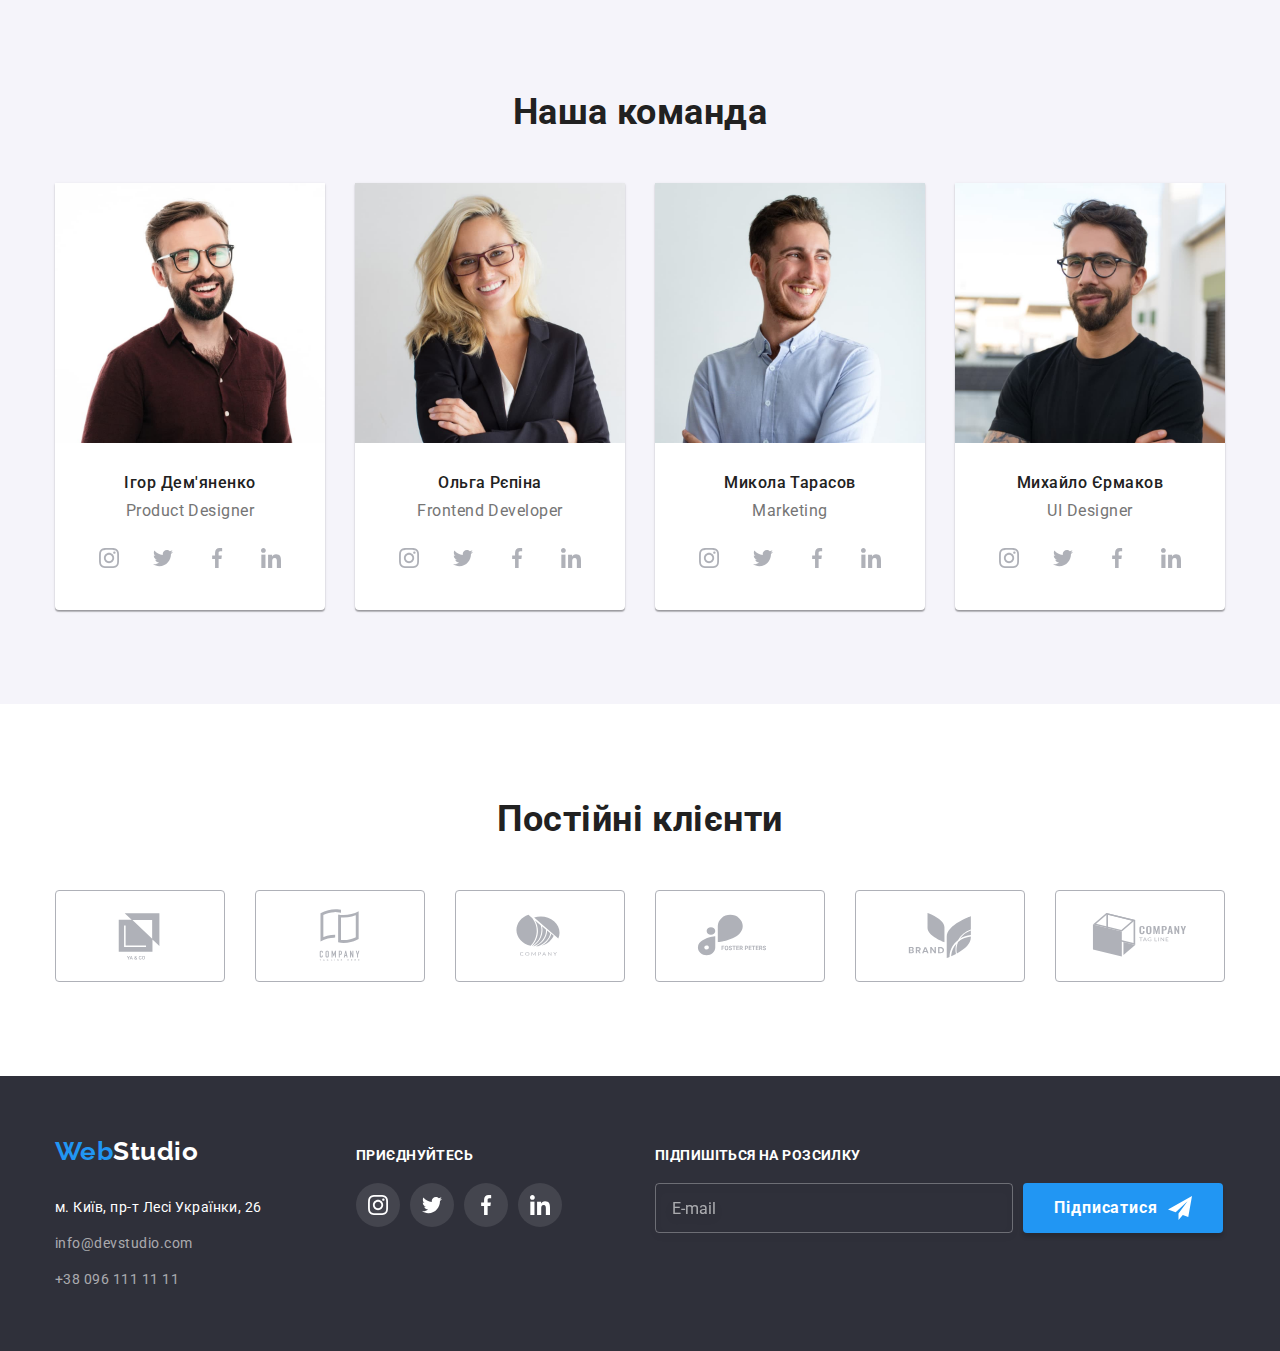
==== commit 62aa282a: "залишилось textarea checkbox button" ====
--- a/index.html
+++ b/index.html
@@ -464,14 +464,14 @@
         </div>
 
         <form action="javascript:void(0);" class="footer-subscribe-form">
-          <label for="email" class="subscribe-label"
+          <label for="subscribe_email" class="subscribe-label"
             >Підпишіться на розсилку</label
           >
           <div>
             <input
               type="email"
               name="email"
-              id="email"
+              id="subscribe_email"
               placeholder="E-mail"
               class="subscribe-input"
               required
@@ -495,6 +495,62 @@
             <use href="./images/sprite.svg#icon-close"></use>
           </svg>
         </button>
+
+        <form action="javascript:void(0);" class="contact-form">
+          <p class="contact-form-title">
+            Залиште свої дані, ми вам передзвонимо
+          </p>
+
+          <label class="contact-form-label"
+            >Ім'я
+            <div class="contact-form-input-wrapper">
+              <input type="text" name="user_name" class="contact-form-input" />
+              <svg width="18" height="18" class="contact-form-input-svg">
+                <use href="./images/sprite.svg#icon-person"></use>
+              </svg>
+            </div>
+          </label>
+
+          <label class="contact-form-label"
+            >Телефон
+            <div class="contact-form-input-wrapper">
+              <input type="tel" name="user_tel" class="contact-form-input" />
+              <svg width="18" height="18" class="contact-form-input-svg">
+                <use href="./images/sprite.svg#icon-phone"></use>
+              </svg>
+            </div>
+          </label>
+
+          <label class="contact-form-label"
+            >Пошта
+            <div class="contact-form-input-wrapper">
+              <input type="email" name="user_email" class="contact-form-input" />
+              <svg width="18" height="18" class="contact-form-input-svg">
+                <use href="./images/sprite.svg#icon-email"></use>
+              </svg>
+            </div>
+          </label>
+
+          <label class="contact-form-label"
+            >Коментар
+            <textarea name="user_coment" class="contact-form-input" placeholder="Введіть текст"></textarea>
+          </label>
+
+          <div>
+            <input
+              type="checkbox"
+              name="policy"
+              id="user_policy_check"
+              required
+            />
+            <label for="user_policy_check">
+              Погоджуюся з розсилкою та приймаю
+              <a href="#"> Умови договору</a>
+            </label>
+          </div>
+
+          <button type="submit" class="contact-form-btn">Відправити</button>
+        </form>
       </div>
     </div>
     <script src="./js/modal.js"></script>
--- a/css/styles.css
+++ b/css/styles.css
@@ -616,10 +616,10 @@
 .subscribe-btn:focus {
   background-color: var(--bg-active-button);
 }
-/* 
+
 .subscribe-btn-icon {
   fill: currentColor;
-} */
+}
 
 /* Modal window*/
 .backdrop {
